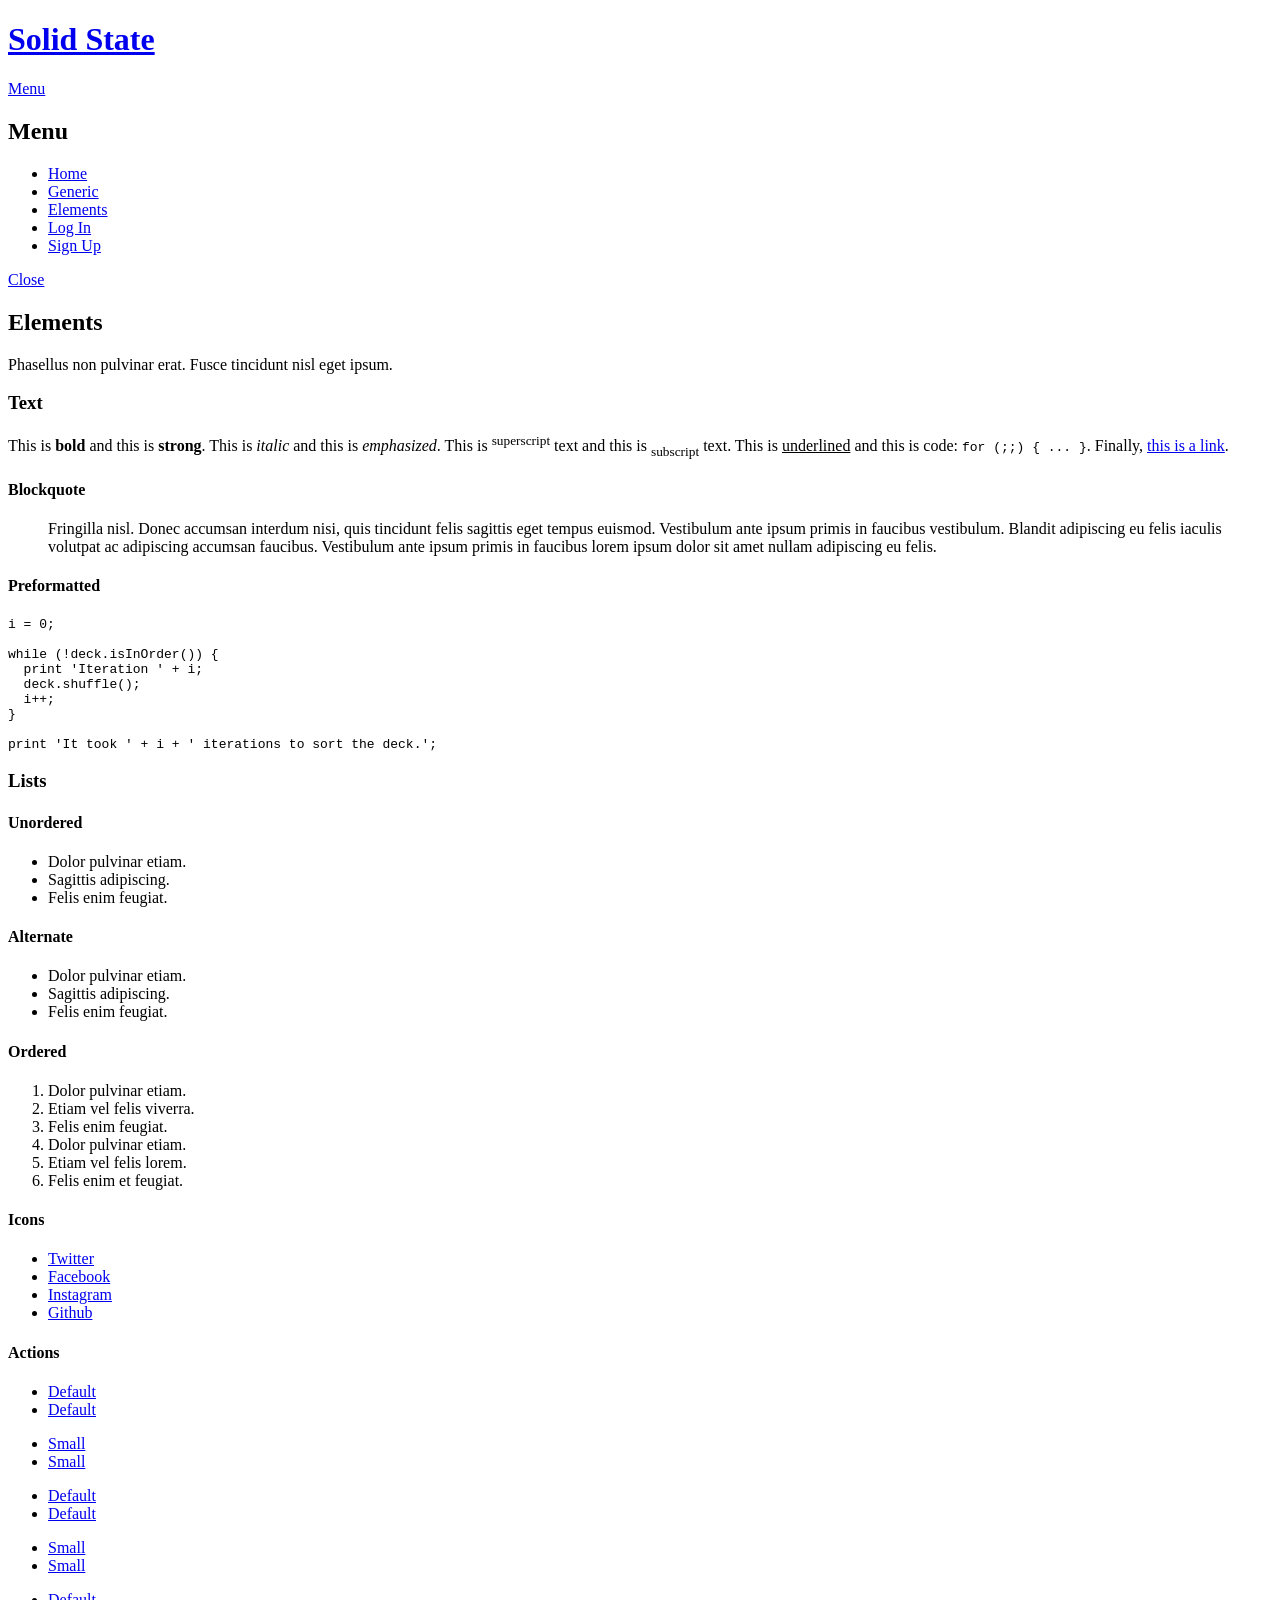
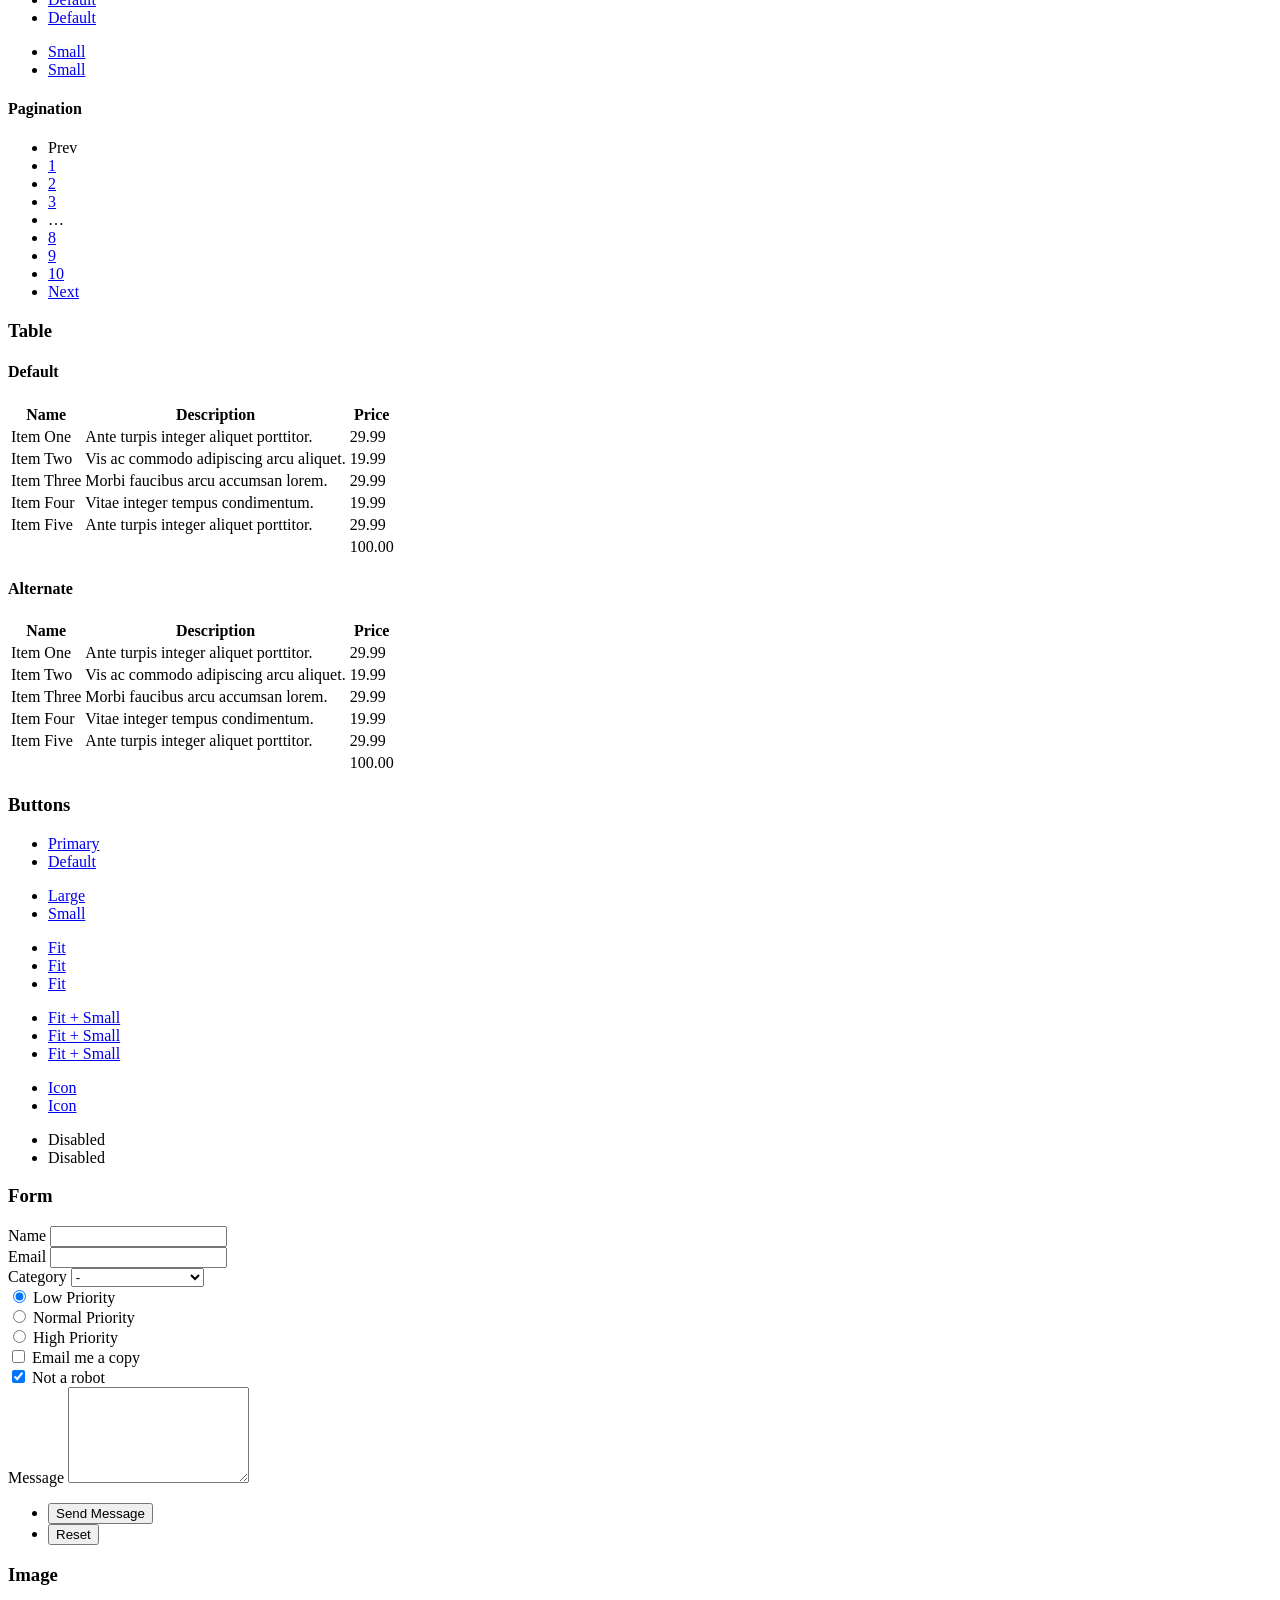
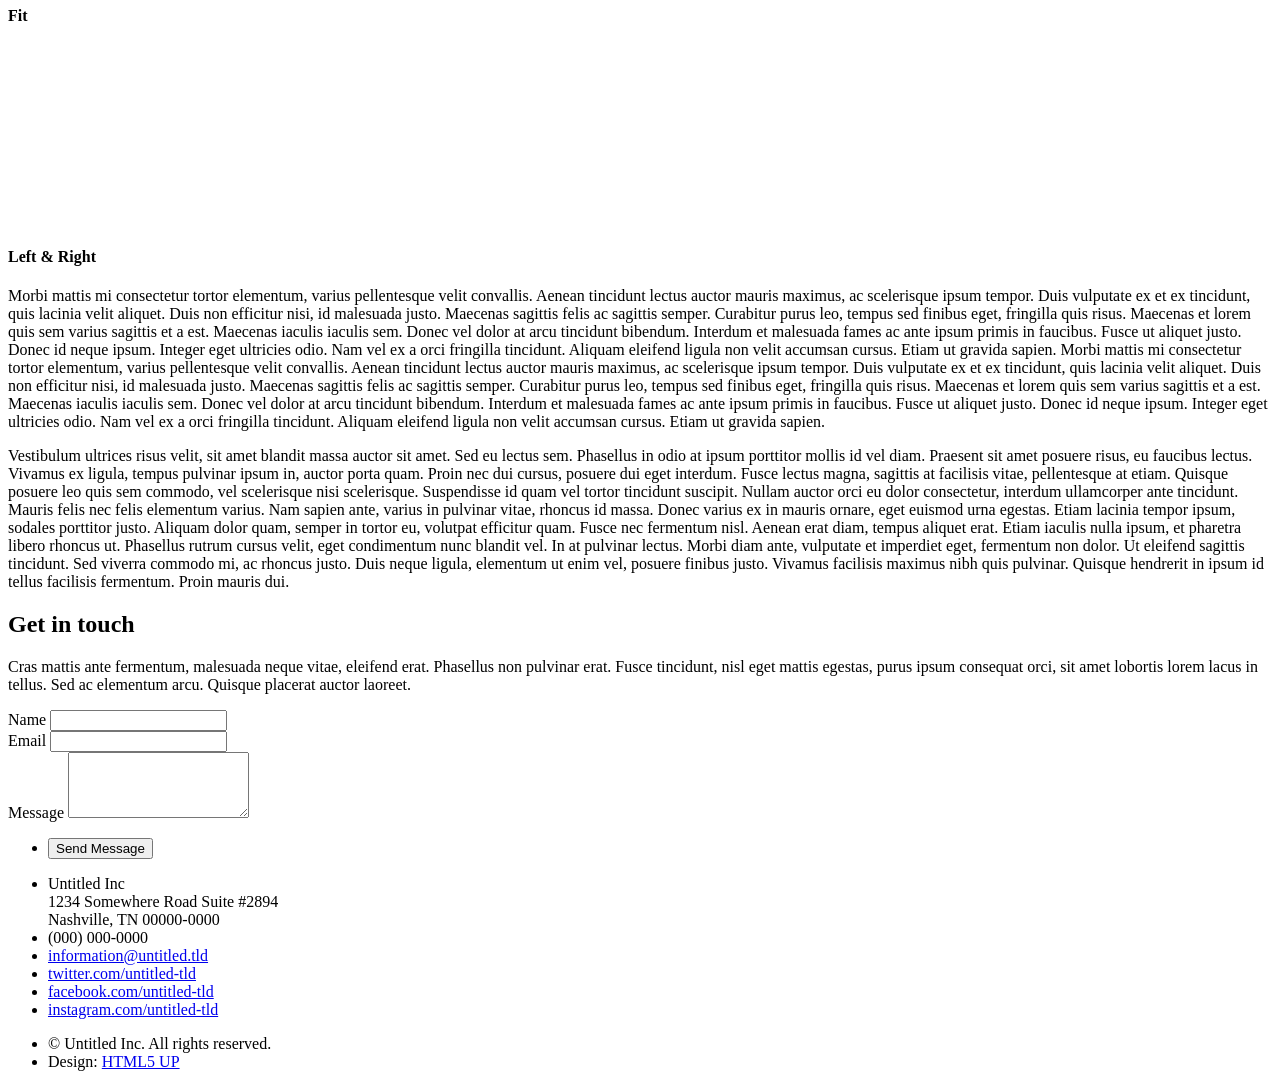
==== elements.html @ 34789b92 "unzipgit" ====
<!DOCTYPE HTML>
<!--
	Solid State by HTML5 UP
	html5up.net | @ajlkn
	Free for personal and commercial use under the CCA 3.0 license (html5up.net/license)
-->
<html>
	<head>
		<title>Elements - cMake_Profero</title>
		<meta charset="utf-8" />
		<meta name="viewport" content="width=device-width, initial-scale=1.0">
		<link rel="stylesheet" href="assets/css/main.css" />
		<noscript><link rel="stylesheet" href="assets/css/noscript.css" /></noscript>
	</head>
	<body class="is-preload">

		<!-- Page Wrapper -->
			<div id="page-wrapper">

				<!-- Header -->
					<header id="header">
						<h1><a href="index.html">Solid State</a></h1>
						<nav>
							<a href="#menu">Menu</a>
						</nav>
					</header>

				<!-- Menu -->
					<nav id="menu">
						<div class="inner">
							<h2>Menu</h2>
							<ul class="links">
								<li><a href="index.html">Home</a></li>
								<li><a href="generic.html">Generic</a></li>
								<li><a href="elements.html">Elements</a></li>
								<li><a href="#">Log In</a></li>
								<li><a href="#">Sign Up</a></li>
							</ul>
							<a href="#" class="close">Close</a>
						</div>
					</nav>

				<!-- Wrapper -->
					<section id="wrapper">
						<header>
							<div class="inner">
								<h2>Elements</h2>
								<p>Phasellus non pulvinar erat. Fusce tincidunt nisl eget ipsum.</p>
							</div>
						</header>

						<!-- Content -->
							<div class="wrapper">
								<div class="inner">

									<section>
										<h3 class="major">Text</h3>
										<p>This is <b>bold</b> and this is <strong>strong</strong>. This is <i>italic</i> and this is <em>emphasized</em>.
										This is <sup>superscript</sup> text and this is <sub>subscript</sub> text.
										This is <u>underlined</u> and this is code: <code>for (;;) { ... }</code>. Finally, <a href="#">this is a link</a>.</p>
										<h4>Blockquote</h4>
										<blockquote>Fringilla nisl. Donec accumsan interdum nisi, quis tincidunt felis sagittis eget tempus euismod. Vestibulum ante ipsum primis in faucibus vestibulum. Blandit adipiscing eu felis iaculis volutpat ac adipiscing accumsan faucibus. Vestibulum ante ipsum primis in faucibus lorem ipsum dolor sit amet nullam adipiscing eu felis.</blockquote>
										<h4>Preformatted</h4>
										<pre><code>i = 0;

while (!deck.isInOrder()) {
  print 'Iteration ' + i;
  deck.shuffle();
  i++;
}

print 'It took ' + i + ' iterations to sort the deck.';</code></pre>
									</section>

									<section>
										<h3 class="major">Lists</h3>
										<div class="row">
											<div class="col-6 col-12-medium">
												<h4>Unordered</h4>
												<ul>
													<li>Dolor pulvinar etiam.</li>
													<li>Sagittis adipiscing.</li>
													<li>Felis enim feugiat.</li>
												</ul>
												<h4>Alternate</h4>
												<ul class="alt">
													<li>Dolor pulvinar etiam.</li>
													<li>Sagittis adipiscing.</li>
													<li>Felis enim feugiat.</li>
												</ul>
											</div>
											<div class="col-6 col-12-medium">
												<h4>Ordered</h4>
												<ol>
													<li>Dolor pulvinar etiam.</li>
													<li>Etiam vel felis viverra.</li>
													<li>Felis enim feugiat.</li>
													<li>Dolor pulvinar etiam.</li>
													<li>Etiam vel felis lorem.</li>
													<li>Felis enim et feugiat.</li>
												</ol>
												<h4>Icons</h4>
												<ul class="icons">
													<li><a href="#" class="icon brands fa-twitter"><span class="label">Twitter</span></a></li>
													<li><a href="#" class="icon brands fa-facebook-f"><span class="label">Facebook</span></a></li>
													<li><a href="#" class="icon brands fa-instagram"><span class="label">Instagram</span></a></li>
													<li><a href="#" class="icon brands fa-github"><span class="label">Github</span></a></li>
												</ul>
											</div>
										</div>
										<h4>Actions</h4>
										<div class="row">
											<div class="col-6 col-12-medium">
												<ul class="actions">
													<li><a href="#" class="button primary">Default</a></li>
													<li><a href="#" class="button">Default</a></li>
												</ul>
												<ul class="actions small">
													<li><a href="#" class="button primary small">Small</a></li>
													<li><a href="#" class="button small">Small</a></li>
												</ul>
												<ul class="actions stacked">
													<li><a href="#" class="button primary">Default</a></li>
													<li><a href="#" class="button">Default</a></li>
												</ul>
												<ul class="actions stacked small">
													<li><a href="#" class="button primary small">Small</a></li>
													<li><a href="#" class="button small">Small</a></li>
												</ul>
											</div>
											<div class="col-6 col-12-medium">
												<ul class="actions stacked">
													<li><a href="#" class="button primary fit">Default</a></li>
													<li><a href="#" class="button fit">Default</a></li>
												</ul>
												<ul class="actions stacked small">
													<li><a href="#" class="button primary small fit">Small</a></li>
													<li><a href="#" class="button small fit">Small</a></li>
												</ul>
											</div>
										</div>
										<h4>Pagination</h4>
										<ul class="pagination">
											<li><span class="button small disabled">Prev</span></li>
											<li><a href="#" class="page active">1</a></li>
											<li><a href="#" class="page">2</a></li>
											<li><a href="#" class="page">3</a></li>
											<li><span>&hellip;</span></li>
											<li><a href="#" class="page">8</a></li>
											<li><a href="#" class="page">9</a></li>
											<li><a href="#" class="page">10</a></li>
											<li><a href="#" class="button small">Next</a></li>
										</ul>
									</section>

									<section>
										<h3 class="major">Table</h3>
										<h4>Default</h4>
										<div class="table-wrapper">
											<table>
												<thead>
													<tr>
														<th>Name</th>
														<th>Description</th>
														<th>Price</th>
													</tr>
												</thead>
												<tbody>
													<tr>
														<td>Item One</td>
														<td>Ante turpis integer aliquet porttitor.</td>
														<td>29.99</td>
													</tr>
													<tr>
														<td>Item Two</td>
														<td>Vis ac commodo adipiscing arcu aliquet.</td>
														<td>19.99</td>
													</tr>
													<tr>
														<td>Item Three</td>
														<td> Morbi faucibus arcu accumsan lorem.</td>
														<td>29.99</td>
													</tr>
													<tr>
														<td>Item Four</td>
														<td>Vitae integer tempus condimentum.</td>
														<td>19.99</td>
													</tr>
													<tr>
														<td>Item Five</td>
														<td>Ante turpis integer aliquet porttitor.</td>
														<td>29.99</td>
													</tr>
												</tbody>
												<tfoot>
													<tr>
														<td colspan="2"></td>
														<td>100.00</td>
													</tr>
												</tfoot>
											</table>
										</div>

										<h4>Alternate</h4>
										<div class="table-wrapper">
											<table class="alt">
												<thead>
													<tr>
														<th>Name</th>
														<th>Description</th>
														<th>Price</th>
													</tr>
												</thead>
												<tbody>
													<tr>
														<td>Item One</td>
														<td>Ante turpis integer aliquet porttitor.</td>
														<td>29.99</td>
													</tr>
													<tr>
														<td>Item Two</td>
														<td>Vis ac commodo adipiscing arcu aliquet.</td>
														<td>19.99</td>
													</tr>
													<tr>
														<td>Item Three</td>
														<td> Morbi faucibus arcu accumsan lorem.</td>
														<td>29.99</td>
													</tr>
													<tr>
														<td>Item Four</td>
														<td>Vitae integer tempus condimentum.</td>
														<td>19.99</td>
													</tr>
													<tr>
														<td>Item Five</td>
														<td>Ante turpis integer aliquet porttitor.</td>
														<td>29.99</td>
													</tr>
												</tbody>
												<tfoot>
													<tr>
														<td colspan="2"></td>
														<td>100.00</td>
													</tr>
												</tfoot>
											</table>
										</div>
									</section>

									<section>
										<h3 class="major">Buttons</h3>
										<ul class="actions">
											<li><a href="#" class="button primary">Primary</a></li>
											<li><a href="#" class="button">Default</a></li>
										</ul>
										<ul class="actions">
											<li><a href="#" class="button large">Large</a></li>
											<li><a href="#" class="button small">Small</a></li>
										</ul>
										<ul class="actions fit">
											<li><a href="#" class="button fit">Fit</a></li>
											<li><a href="#" class="button primary fit">Fit</a></li>
											<li><a href="#" class="button fit">Fit</a></li>
										</ul>
										<ul class="actions fit small">
											<li><a href="#" class="button primary fit small">Fit + Small</a></li>
											<li><a href="#" class="button fit small">Fit + Small</a></li>
											<li><a href="#" class="button primary fit small">Fit + Small</a></li>
										</ul>
										<ul class="actions">
											<li><a href="#" class="button primary icon solid fa-download">Icon</a></li>
											<li><a href="#" class="button icon solid fa-download">Icon</a></li>
										</ul>
										<ul class="actions">
											<li><span class="button primary disabled">Disabled</span></li>
											<li><span class="button disabled">Disabled</span></li>
										</ul>
									</section>

									<section>
										<h3 class="major">Form</h3>
										<form method="post" action="#">
											<div class="row gtr-uniform">
												<div class="col-6 col-12-xsmall">
													<label for="demo-name">Name</label>
													<input type="text" name="demo-name" id="demo-name" value="" />
												</div>
												<div class="col-6 col-12-xsmall">
													<label for="demo-email">Email</label>
													<input type="email" name="demo-email" id="demo-email" value="" />
												</div>
												<div class="col-12">
													<label for="demo-category">Category</label>
													<select name="demo-category" id="demo-category">
														<option value="">-</option>
														<option value="1">Manufacturing</option>
														<option value="1">Shipping</option>
														<option value="1">Administration</option>
														<option value="1">Human Resources</option>
													</select>
												</div>
												<div class="col-4 col-12-small">
													<input type="radio" id="demo-priority-low" name="demo-priority" checked>
													<label for="demo-priority-low">Low Priority</label>
												</div>
												<div class="col-4 col-12-small">
													<input type="radio" id="demo-priority-normal" name="demo-priority">
													<label for="demo-priority-normal">Normal Priority</label>
												</div>
												<div class="col-4 col-12-small">
													<input type="radio" id="demo-priority-high" name="demo-priority">
													<label for="demo-priority-high">High Priority</label>
												</div>
												<div class="col-6 col-12-small">
													<input type="checkbox" id="demo-copy" name="demo-copy">
													<label for="demo-copy">Email me a copy</label>
												</div>
												<div class="col-6 col-12-small">
													<input type="checkbox" id="demo-human" name="demo-human" checked>
													<label for="demo-human">Not a robot</label>
												</div>
												<div class="col-12">
													<label for="demo-message">Message</label>
													<textarea name="demo-message" id="demo-message" rows="6"></textarea>
												</div>
												<div class="col-12">
													<ul class="actions">
														<li><input type="submit" value="Send Message" class="primary" /></li>
														<li><input type="reset" value="Reset" /></li>
													</ul>
												</div>
											</div>
										</form>
									</section>

									<section>
										<h3 class="major">Image</h3>
										<h4>Fit</h4>
										<div class="box alt">
											<div class="row gtr-uniform">
												<div class="col-12"><span class="image fit"><img src="images/pic08.jpg" alt="" /></span></div>
												<div class="col-4"><span class="image fit"><img src="images/pic05.jpg" alt="" /></span></div>
												<div class="col-4"><span class="image fit"><img src="images/pic06.jpg" alt="" /></span></div>
												<div class="col-4"><span class="image fit"><img src="images/pic07.jpg" alt="" /></span></div>
												<div class="col-4"><span class="image fit"><img src="images/pic07.jpg" alt="" /></span></div>
												<div class="col-4"><span class="image fit"><img src="images/pic05.jpg" alt="" /></span></div>
												<div class="col-4"><span class="image fit"><img src="images/pic06.jpg" alt="" /></span></div>
												<div class="col-4"><span class="image fit"><img src="images/pic06.jpg" alt="" /></span></div>
												<div class="col-4"><span class="image fit"><img src="images/pic07.jpg" alt="" /></span></div>
												<div class="col-4"><span class="image fit"><img src="images/pic05.jpg" alt="" /></span></div>
											</div>
										</div>
										<h4>Left &amp; Right</h4>
										<p><span class="image left"><img src="images/pic01.jpg" alt="" /></span>Morbi mattis mi consectetur tortor elementum, varius pellentesque velit convallis. Aenean tincidunt lectus auctor mauris maximus, ac scelerisque ipsum tempor. Duis vulputate ex et ex tincidunt, quis lacinia velit aliquet. Duis non efficitur nisi, id malesuada justo. Maecenas sagittis felis ac sagittis semper. Curabitur purus leo, tempus sed finibus eget, fringilla quis risus. Maecenas et lorem quis sem varius sagittis et a est. Maecenas iaculis iaculis sem. Donec vel dolor at arcu tincidunt bibendum. Interdum et malesuada fames ac ante ipsum primis in faucibus. Fusce ut aliquet justo. Donec id neque ipsum. Integer eget ultricies odio. Nam vel ex a orci fringilla tincidunt. Aliquam eleifend ligula non velit accumsan cursus. Etiam ut gravida sapien. Morbi mattis mi consectetur tortor elementum, varius pellentesque velit convallis. Aenean tincidunt lectus auctor mauris maximus, ac scelerisque ipsum tempor. Duis vulputate ex et ex tincidunt, quis lacinia velit aliquet. Duis non efficitur nisi, id malesuada justo. Maecenas sagittis felis ac sagittis semper. Curabitur purus leo, tempus sed finibus eget, fringilla quis risus. Maecenas et lorem quis sem varius sagittis et a est. Maecenas iaculis iaculis sem. Donec vel dolor at arcu tincidunt bibendum. Interdum et malesuada fames ac ante ipsum primis in faucibus. Fusce ut aliquet justo. Donec id neque ipsum. Integer eget ultricies odio. Nam vel ex a orci fringilla tincidunt. Aliquam eleifend ligula non velit accumsan cursus. Etiam ut gravida sapien.</p>
										<p><span class="image right"><img src="images/pic02.jpg" alt="" /></span>Vestibulum ultrices risus velit, sit amet blandit massa auctor sit amet. Sed eu lectus sem. Phasellus in odio at ipsum porttitor mollis id vel diam. Praesent sit amet posuere risus, eu faucibus lectus. Vivamus ex ligula, tempus pulvinar ipsum in, auctor porta quam. Proin nec dui cursus, posuere dui eget interdum. Fusce lectus magna, sagittis at facilisis vitae, pellentesque at etiam. Quisque posuere leo quis sem commodo, vel scelerisque nisi scelerisque. Suspendisse id quam vel tortor tincidunt suscipit. Nullam auctor orci eu dolor consectetur, interdum ullamcorper ante tincidunt. Mauris felis nec felis elementum varius. Nam sapien ante, varius in pulvinar vitae, rhoncus id massa. Donec varius ex in mauris ornare, eget euismod urna egestas. Etiam lacinia tempor ipsum, sodales porttitor justo. Aliquam dolor quam, semper in tortor eu, volutpat efficitur quam. Fusce nec fermentum nisl. Aenean erat diam, tempus aliquet erat. Etiam iaculis nulla ipsum, et pharetra libero rhoncus ut. Phasellus rutrum cursus velit, eget condimentum nunc blandit vel. In at pulvinar lectus. Morbi diam ante, vulputate et imperdiet eget, fermentum non dolor. Ut eleifend sagittis tincidunt. Sed viverra commodo mi, ac rhoncus justo. Duis neque ligula, elementum ut enim vel, posuere finibus justo. Vivamus facilisis maximus nibh quis pulvinar. Quisque hendrerit in ipsum id tellus facilisis fermentum. Proin mauris dui.</p>
									</section>

								</div>
							</div>

					</section>

				<!-- Footer -->
					<section id="footer">
						<div class="inner">
							<h2 class="major">Get in touch</h2>
							<p>Cras mattis ante fermentum, malesuada neque vitae, eleifend erat. Phasellus non pulvinar erat. Fusce tincidunt, nisl eget mattis egestas, purus ipsum consequat orci, sit amet lobortis lorem lacus in tellus. Sed ac elementum arcu. Quisque placerat auctor laoreet.</p>
							<form method="post" action="#">
								<div class="fields">
									<div class="field">
										<label for="name">Name</label>
										<input type="text" name="name" id="name" />
									</div>
									<div class="field">
										<label for="email">Email</label>
										<input type="email" name="email" id="email" />
									</div>
									<div class="field">
										<label for="message">Message</label>
										<textarea name="message" id="message" rows="4"></textarea>
									</div>
								</div>
								<ul class="actions">
									<li><input type="submit" value="Send Message" /></li>
								</ul>
							</form>
							<ul class="contact">
								<li class="icon solid fa-home">
									Untitled Inc<br />
									1234 Somewhere Road Suite #2894<br />
									Nashville, TN 00000-0000
								</li>
								<li class="icon solid fa-phone">(000) 000-0000</li>
								<li class="icon solid fa-envelope"><a href="#">information@untitled.tld</a></li>
								<li class="icon brands fa-twitter"><a href="#">twitter.com/untitled-tld</a></li>
								<li class="icon brands fa-facebook-f"><a href="#">facebook.com/untitled-tld</a></li>
								<li class="icon brands fa-instagram"><a href="#">instagram.com/untitled-tld</a></li>
							</ul>
							<ul class="copyright">
								<li>&copy; Untitled Inc. All rights reserved.</li><li>Design: <a href="http://html5up.net">HTML5 UP</a></li>
							</ul>
						</div>
					</section>

			</div>

		<!-- Scripts -->
			<script src="assets/js/jquery.min.js"></script>
			<script src="assets/js/jquery.scrollex.min.js"></script>
			<script src="assets/js/browser.min.js"></script>
			<script src="assets/js/breakpoints.min.js"></script>
			<script src="assets/js/util.js"></script>
			<script src="assets/js/main.js"></script>

	</body>
</html>
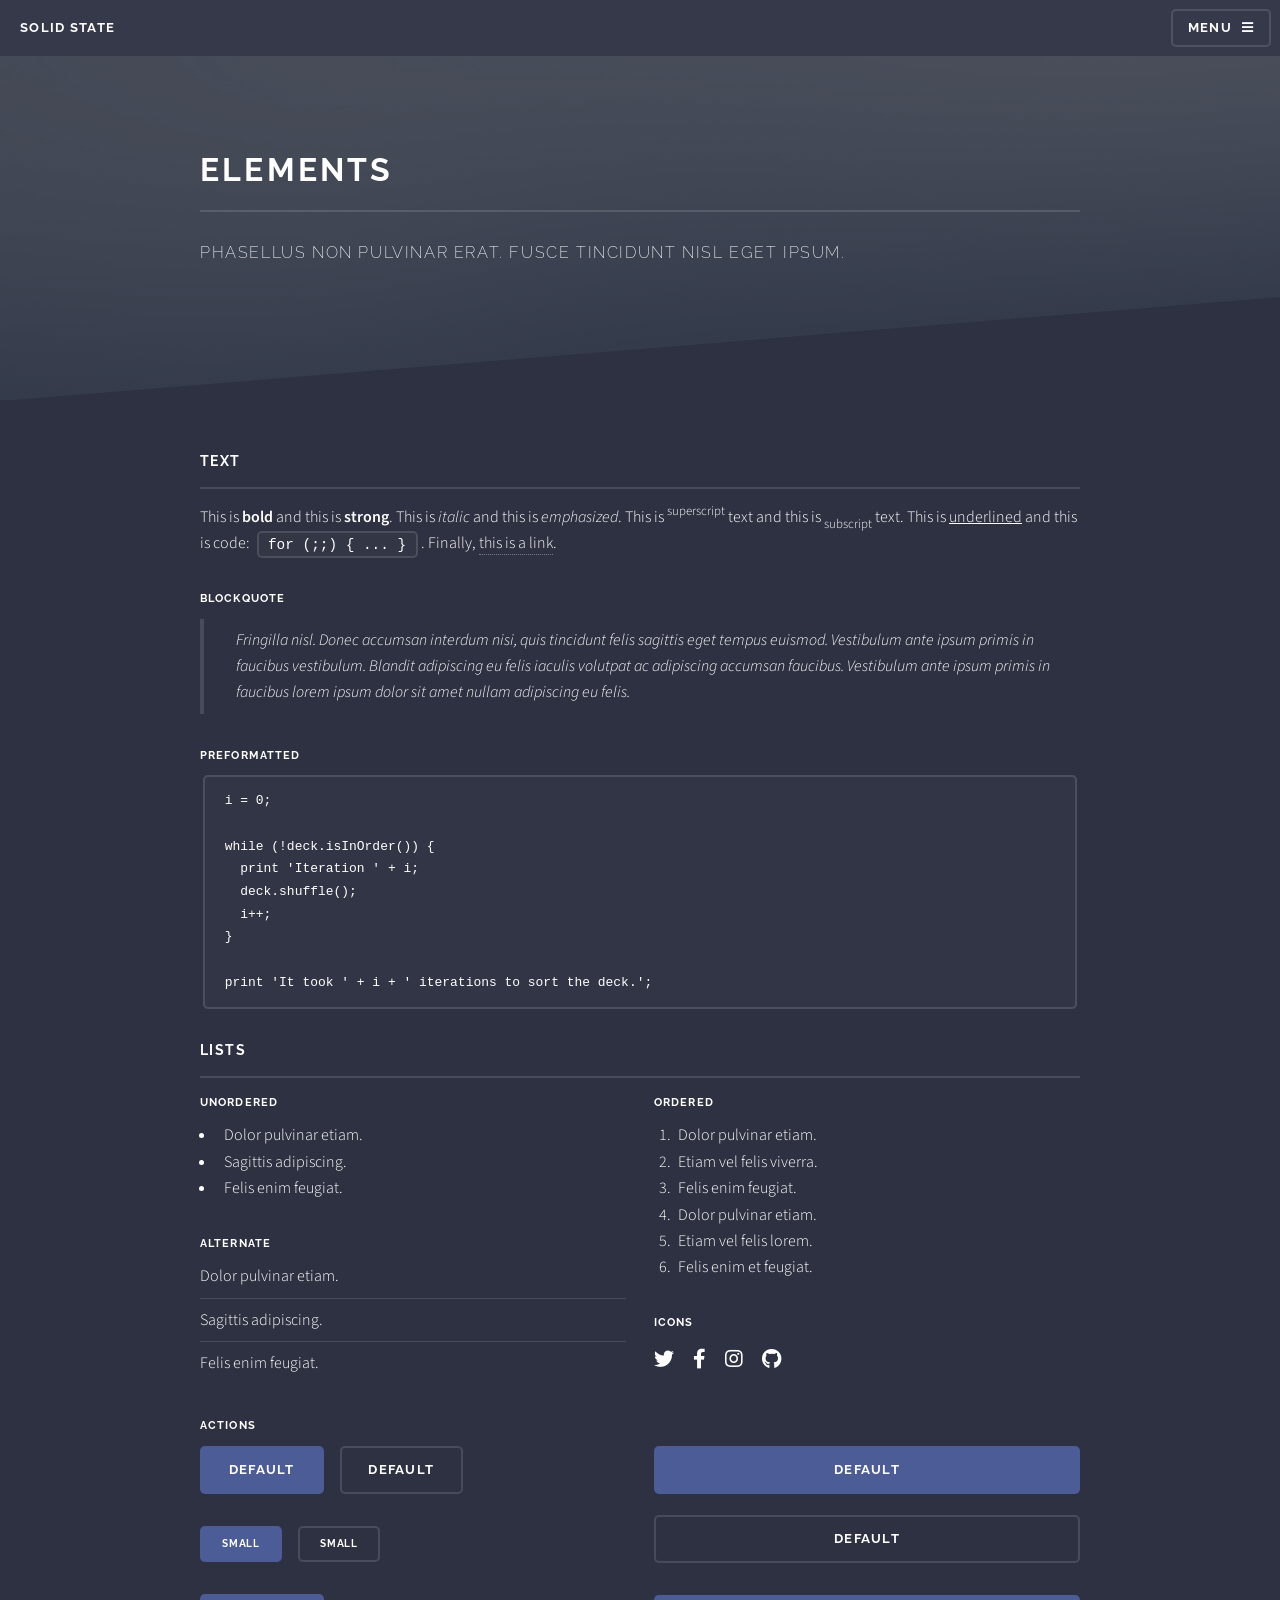
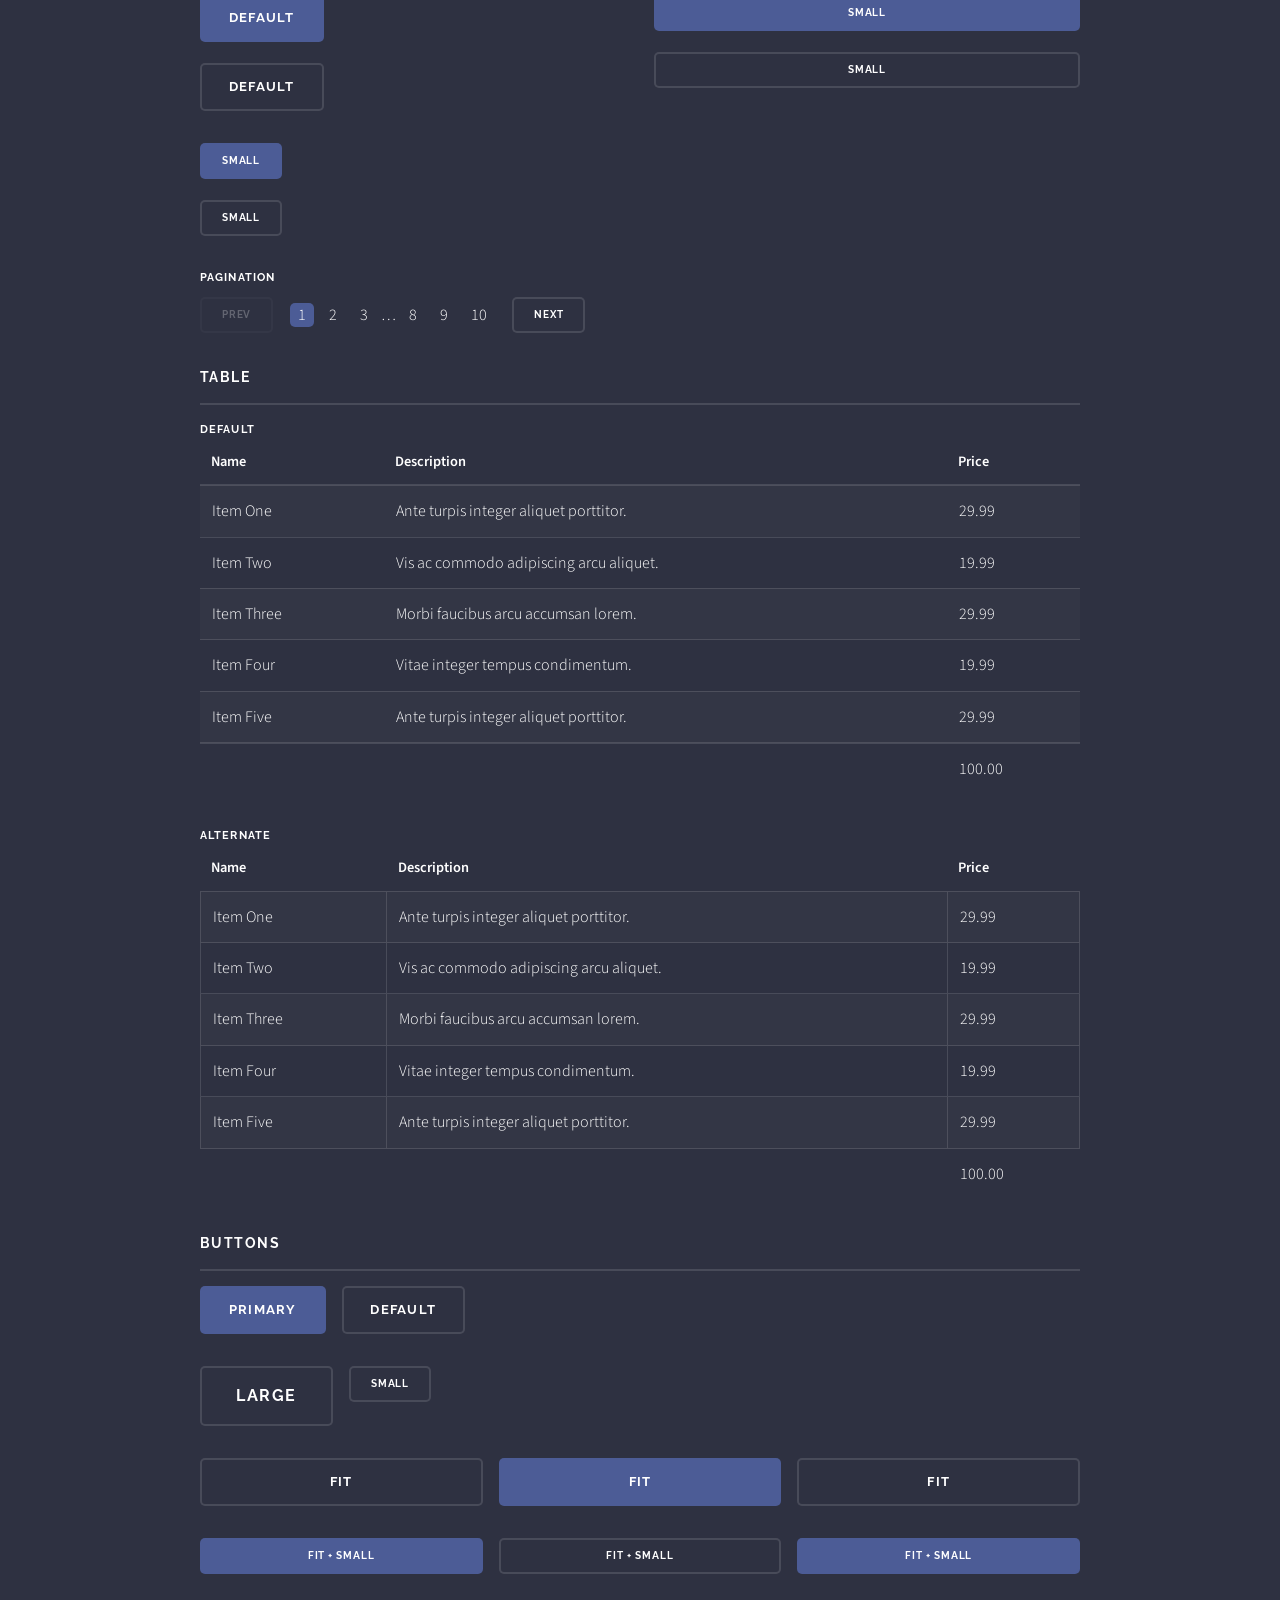
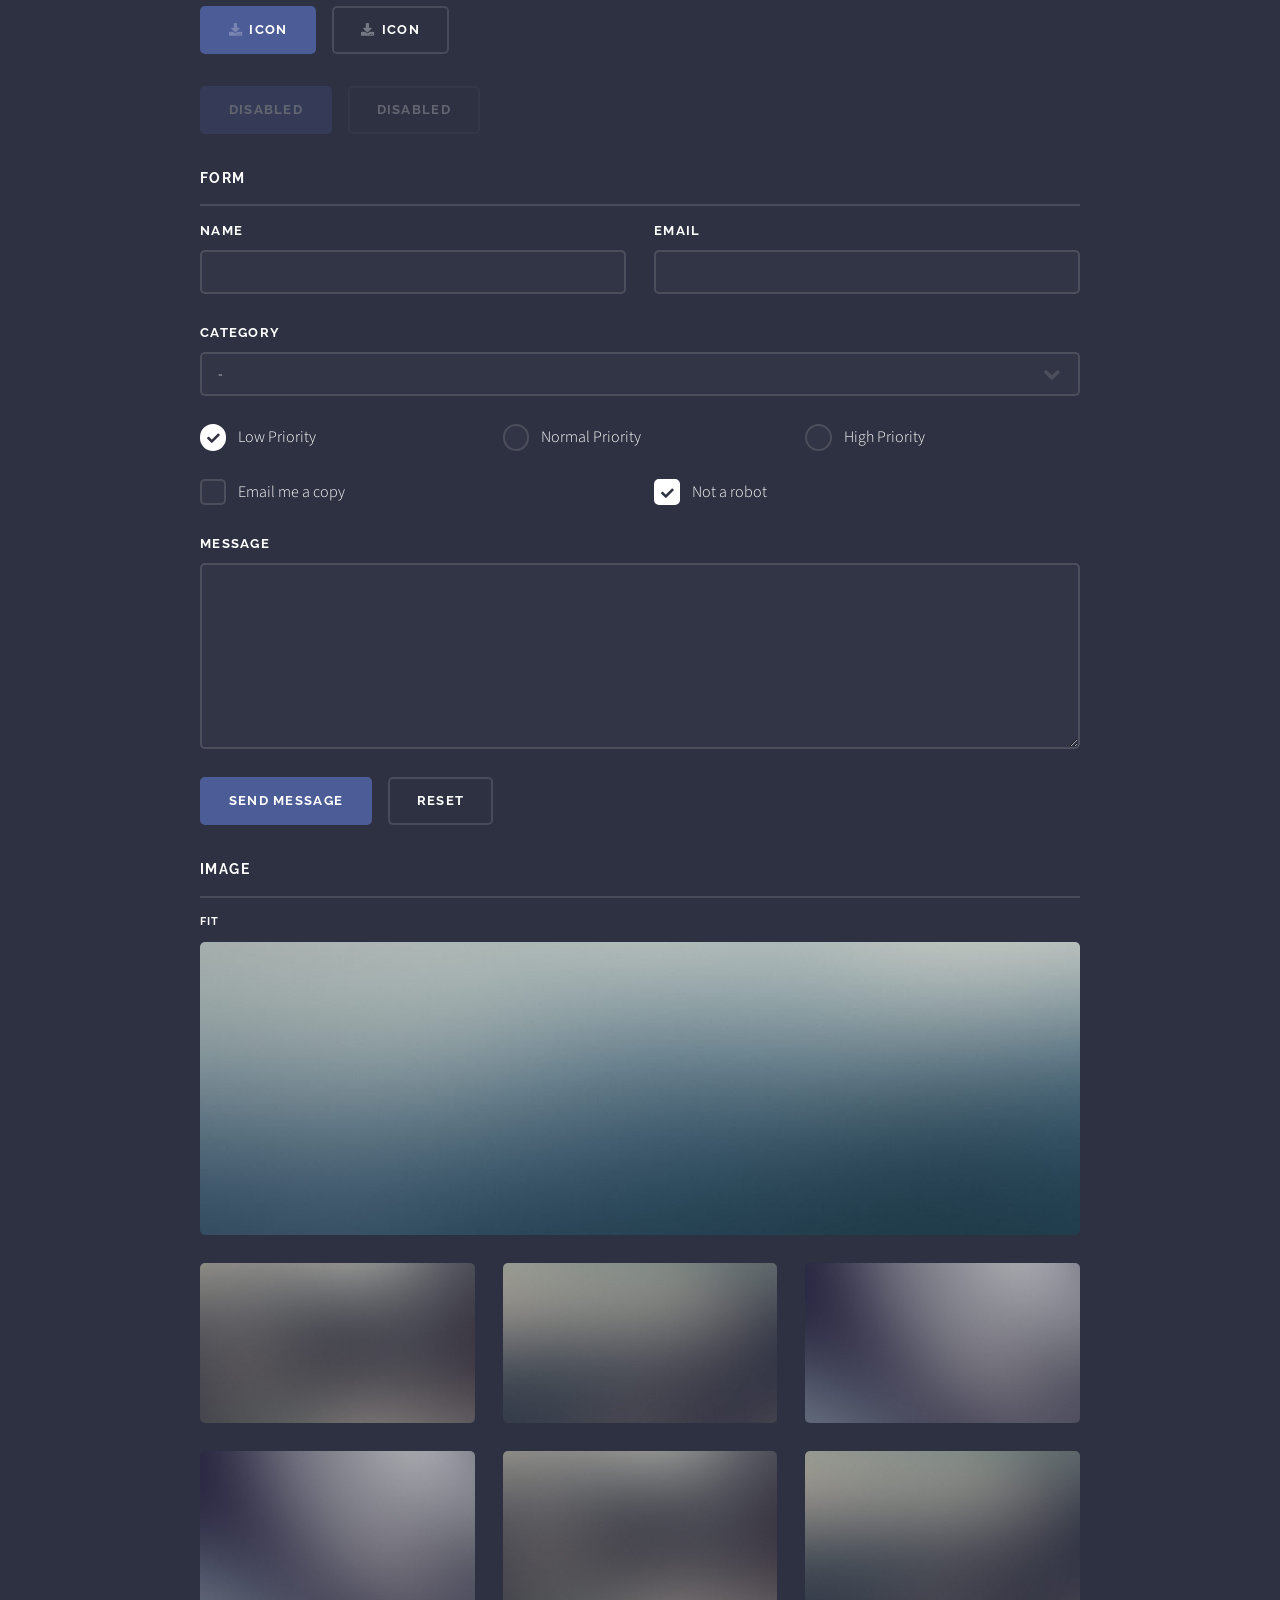
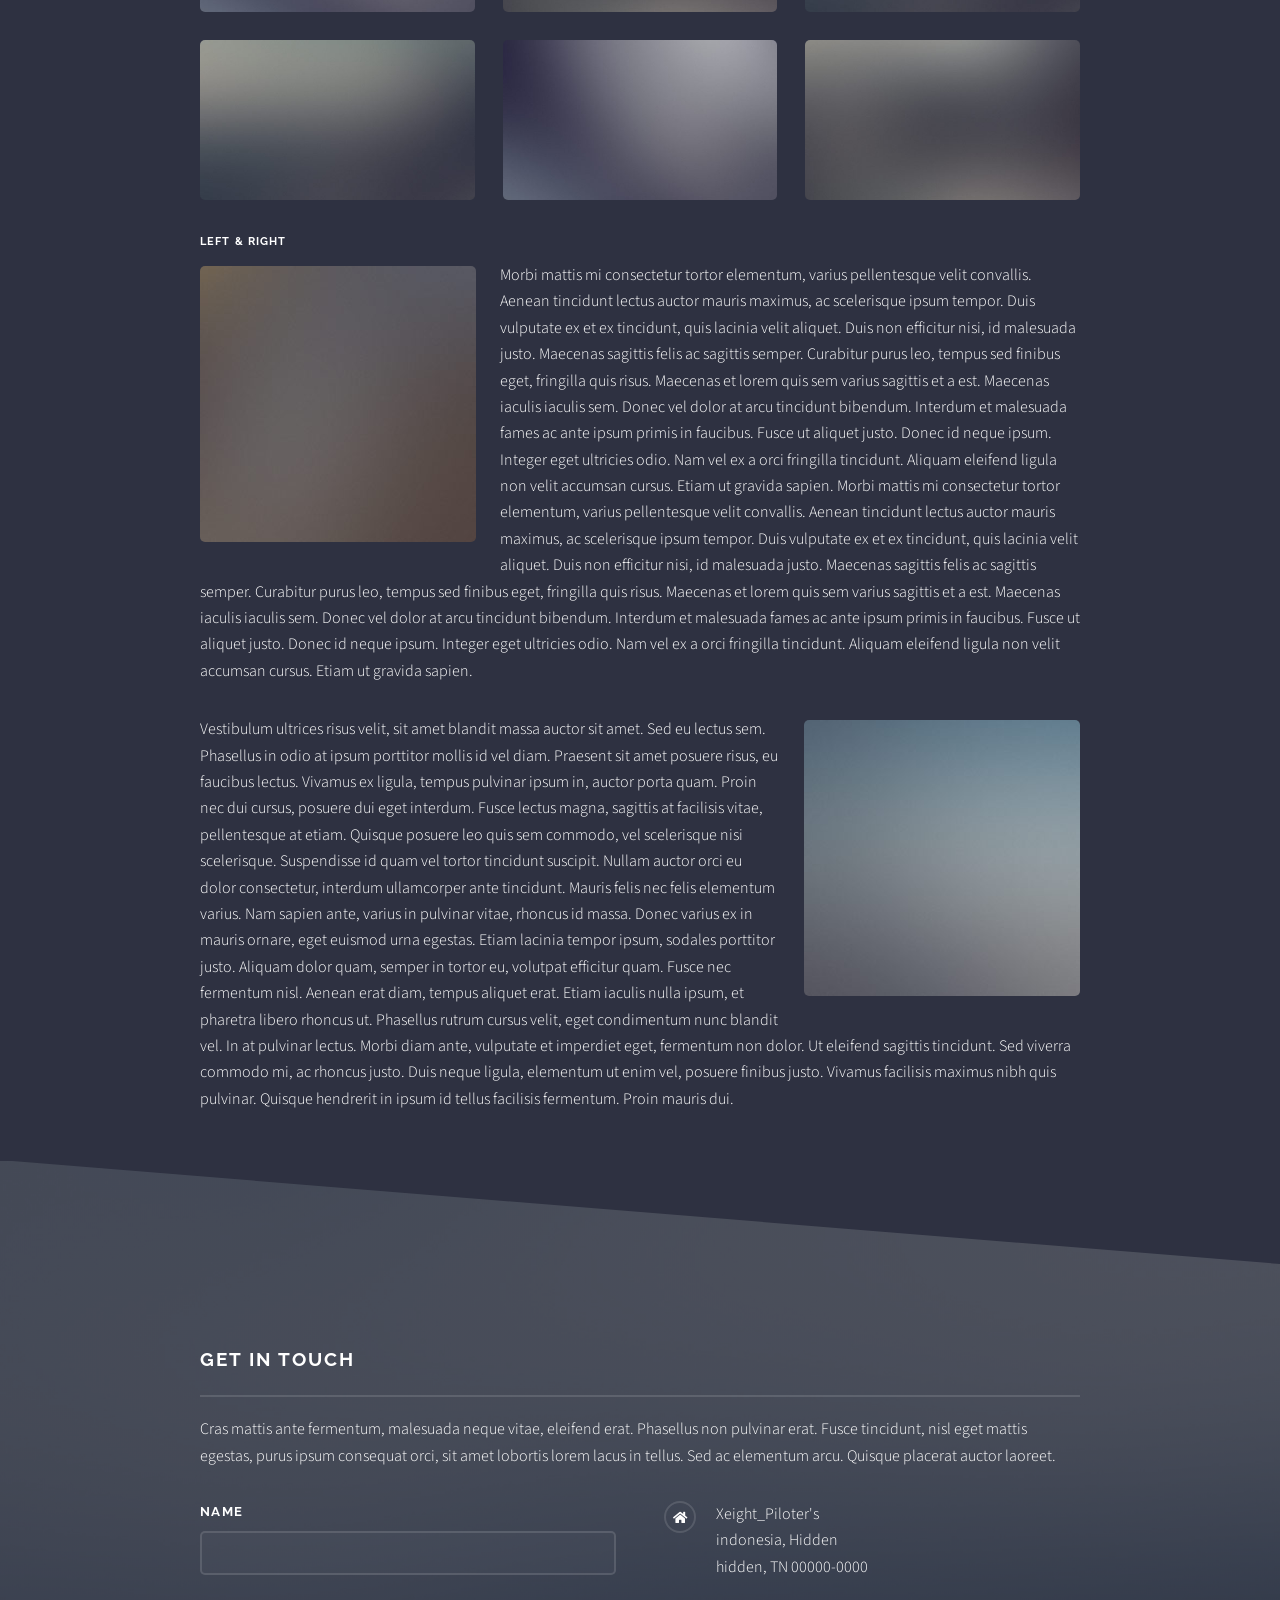
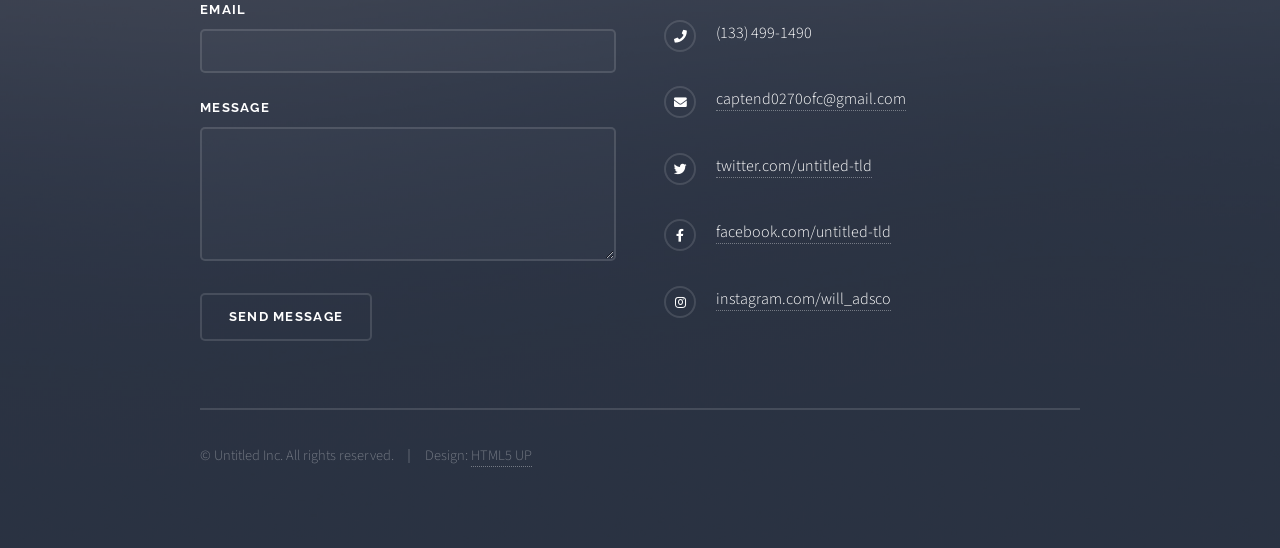
==== commit edb97b0f: "Update print statement from 'Hello' to 'Goodbye'" ====
--- a/elements.html
+++ b/elements.html
@@ -1,8 +1,6 @@
 <!DOCTYPE HTML>
 <!--
-	Solid State by HTML5 UP
-	html5up.net | @ajlkn
-	Free for personal and commercial use under the CCA 3.0 license (html5up.net/license)
+
 -->
 <html>
 	<head>
@@ -387,15 +385,15 @@
 							</form>
 							<ul class="contact">
 								<li class="icon solid fa-home">
-									Untitled Inc<br />
-									1234 Somewhere Road Suite #2894<br />
-									Nashville, TN 00000-0000
+									Xeight_Piloter's<br />
+									indonesia, Hidden<br />
+									hidden, TN 00000-0000
 								</li>
-								<li class="icon solid fa-phone">(000) 000-0000</li>
-								<li class="icon solid fa-envelope"><a href="#">information@untitled.tld</a></li>
+								<li class="icon solid fa-phone">(133) 499-1490</li>
+								<li class="icon solid fa-envelope"><a href="#">captend0270ofc@gmail.com</a></li>
 								<li class="icon brands fa-twitter"><a href="#">twitter.com/untitled-tld</a></li>
 								<li class="icon brands fa-facebook-f"><a href="#">facebook.com/untitled-tld</a></li>
-								<li class="icon brands fa-instagram"><a href="#">instagram.com/untitled-tld</a></li>
+								<li class="icon brands fa-instagram"><a href="#">instagram.com/will_adsco</a></li>
 							</ul>
 							<ul class="copyright">
 								<li>&copy; Untitled Inc. All rights reserved.</li><li>Design: <a href="http://html5up.net">HTML5 UP</a></li>
@@ -414,4 +412,4 @@
 			<script src="assets/js/main.js"></script>
 
 	</body>
-</html>+</html>
--- a/assets/css/noscript.css
+++ b/assets/css/noscript.css
@@ -0,0 +1,33 @@
+/* Banner */
+
+	body.is-preload #banner .logo {
+		-moz-transform: none;
+		-webkit-transform: none;
+		-ms-transform: none;
+		transform: none;
+		opacity: 1;
+	}
+
+	body.is-preload #banner h2 {
+		opacity: 1;
+		-moz-transform: none;
+		-webkit-transform: none;
+		-ms-transform: none;
+		transform: none;
+		-moz-filter: none;
+		-webkit-filter: none;
+		-ms-filter: none;
+		filter: none;
+	}
+
+	body.is-preload #banner p {
+		opacity: 01;
+		-moz-transform: none;
+		-webkit-transform: none;
+		-ms-transform: none;
+		transform: none;
+		-moz-filter: none;
+		-webkit-filter: none;
+		-ms-filter: none;
+		filter: none;
+	}
